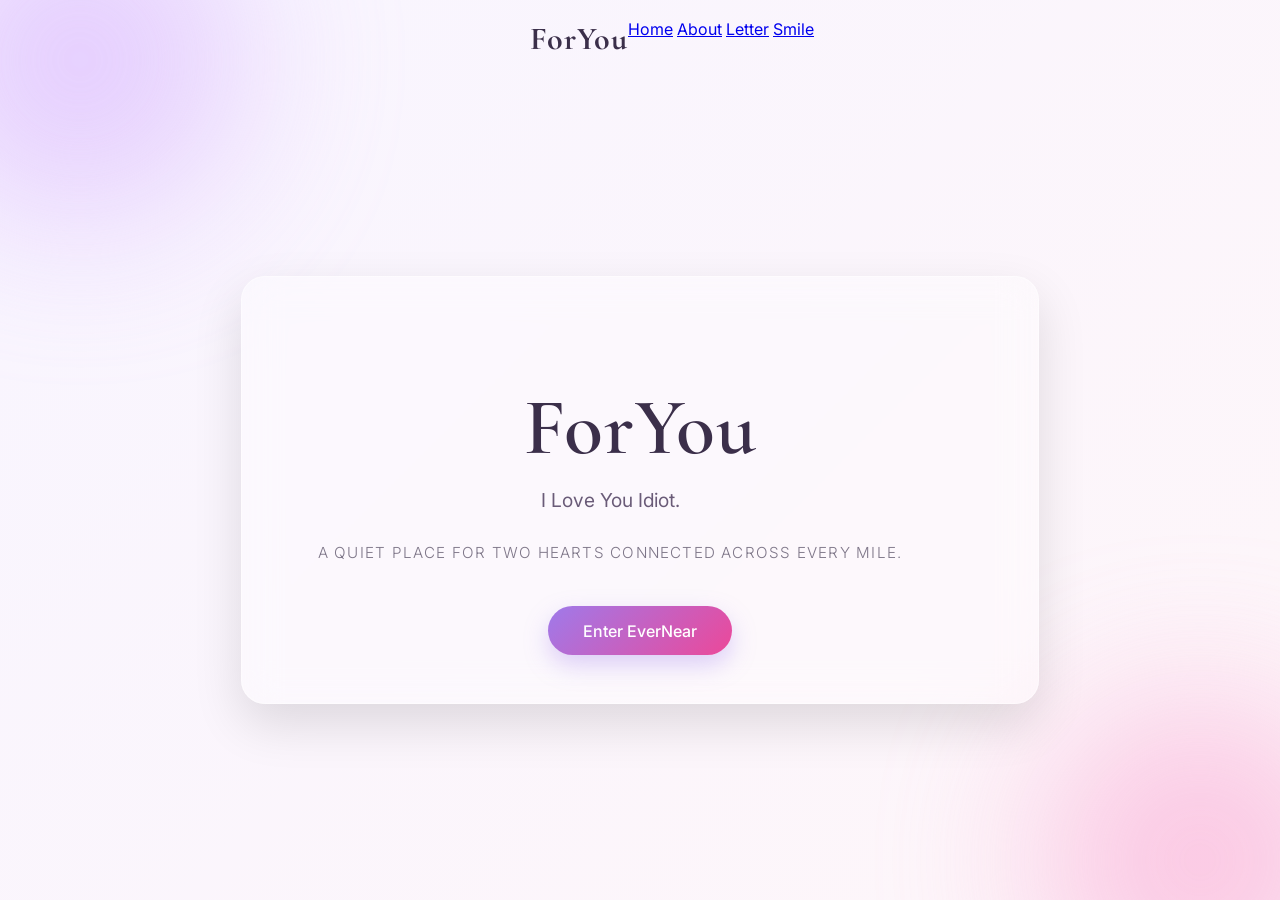
==== index.html @ aff0a499 "Update index.html" ====
<!DOCTYPE html>
<html lang="en">
<head>
  <meta charset="UTF-8">
  <meta name="viewport" content="width=device-width, initial-scale=1.0">
  <title>ForYou</title>
  <link rel="preconnect" href="https://fonts.googleapis.com">
 <link rel="preconnect" href="https://fonts.gstatic.com" crossorigin>
 <link href="https://fonts.googleapis.com/css2?family=Cormorant+Garamond:wght@400;600;700&family=Inter:wght@300;400;500;600&display=swap" rel="stylesheet">
  <link rel="icon" type="image/svg+xml" href="favicon.svg">
  <link rel="stylesheet" href="style.css">
</head>
<body>
  <header class="navbar">

  <div class="logo">ForYou</div>

  <nav class="nav-links">
    <a href="index.html">Home</a>
    <a href="about.html">About</a>
    <a href="letters.html">Letter</a>
    <a href="smile.html">Smile</a>
  </nav>

</header>
<div class="bg-circle circle-1"></div>
<div class="bg-circle circle-2"></div>
  <main class="container">
    <h1>ForYou</h1>
    <p>I Love You Idiot.</p>
    <p class="subtitle">A quiet place for two hearts connected across every mile.</p>
    <a href="welcome.html" class="enter-btn">Enter EverNear</a>
  </main>
</body>
</html>
---- style.css ----
body {
  margin: 0;
  min-height: 100vh;
  display: flex;
  flex-direction: column;
  justify-content: center;
  align-items: center;
  background: linear-gradient(135deg, #f8f5ff, #fef6f9);
  font-family: "Inter", sans-serif;
  color: #3b2f4a;
  text-align: center;
}

h1 {

  font-family: "Cormorant Garamond", serif;
  font-size: 5rem;
  font-weight: 600;
  letter-spacing: 1px;
  margin-bottom: 0.5rem;

}

p {
  font-size: 1.2rem;
  max-width: 600px;
  margin: 0 20px;
  line-height: 1.7;
  color: #6a5b78;
}
.container {
  width: min(90%, 700px);
  margin-top: 5rem;
  padding: 3rem;
  border-radius: 24px;
  background: rgba(255, 255, 255, 0.35);
  backdrop-filter: blur(18px);
  -webkit-backdrop-filter: blur(18px);
  border: 1px solid rgba(255, 255, 255, 0.4);
  box-shadow: 0 20px 50px rgba(0, 0, 0, 0.12);
}
.bg-circle {
  position: fixed;
  width: 320px;
  height: 320px;
  border-radius: 50%;
  filter: blur(80px);
  z-index: -1;
  opacity: 0.6;
}

.circle-1 {
  background: #d8b4fe;
  top: -100px;
  left: -80px;
}

.circle-2 {
  background: #f9a8d4;
  bottom: -120px;
  right: -80px;
}
.bg-circle {
  animation: float 8s ease-in-out infinite;
}

.circle-2 {
  animation-delay: 4s;
}

@keyframes float {
  0%, 100% {
    transform: translateY(0px) translateX(0px);
  }
  50% {
    transform: translateY(-20px) translateX(15px);
  }
}
.subtitle {
  margin-top: 1.5rem;
  font-size: 0.95rem;
  font-weight: 300;
  letter-spacing: 0.08em;
  text-transform: uppercase;
  color: rgba(59, 47, 74, 0.65);
}
.enter-btn {
  display: inline-block;
  margin-top: 2.5rem;
  padding: 0.9rem 2.2rem;
  border-radius: 999px;
  text-decoration: none;
  font-size: 1rem;
  font-weight: 500;
  color: #ffffff;
  background: linear-gradient(135deg, #9f7aea, #ec4899);
  box-shadow: 0 10px 25px rgba(159, 122, 234, 0.35);
  transition: transform 0.3s ease, box-shadow 0.3s ease;
}

.enter-btn:hover {
  transform: translateY(-3px);
  box-shadow: 0 15px 35px rgba(159, 122, 234, 0.45);
}
#message {
  min-height: 80px;
  margin: 2rem 0;
  padding: 1.5rem;
  border-radius: 18px;
  background: rgba(255, 255, 255, 0.45);
  border: 1px solid rgba(255, 255, 255, 0.5);
  color: #4b3b5c;
  font-size: 1.1rem;
  line-height: 1.8;
  transition: all 0.3s ease;
}
.enter-btn:active {
  transform: scale(0.97);
}
.message-title {
  font-family: "Cormorant Garamond", serif;
  font-size: 2rem;
  font-weight: 600;
  margin: 1rem 0 0.8rem;
  color: #4b3b5c;
}
.section-title {
  font-family: "Cormorant Garamond", serif;
  font-size: 2.2rem;
  font-weight: 600;
  margin-top: 2rem;
  margin-bottom: 1rem;
  color: #3b2f4a;
}
.navbar {
  width: 100%;
  position: fixed;
  top: 0;
  left: 0;
  padding: 1.2rem 2rem;
  display: flex;
  justify-content: center;
  z-index: 1000;
}

.logo {
  font-family: "Cormorant Garamond", serif;
  font-size: 2rem;
  font-weight: 700;
  color: #3b2f4a;
  letter-spacing: 1px;
}
.content-card {
  margin-top: 2rem;
  padding: 2rem;
  border-radius: 20px;
  background: rgba(255, 255, 255, 0.25);
  border: 1px solid rgba(255, 255, 255, 0.35);
  box-shadow: 0 10px 30px rgba(0, 0, 0, 0.08);
}
.content-card {
  transition: transform 0.3s ease, box-shadow 0.3s ease;
}

.content-card:hover {
  transform: translateY(-6px);
  box-shadow: 0 18px 40px rgba(0, 0, 0, 0.12);
}
.container {
  animation: fadeIn 0.8s ease;
}

@keyframes fadeIn {
  from {
    opacity: 0;
    transform: translateY(15px);
  }

  to {
    opacity: 1;
    transform: translateY(0);
  }
}
.footer {
  margin: 3rem 0 2rem;
  text-align: center;
  font-size: 0.95rem;
  color: rgba(59, 47, 74, 0.7);
  letter-spacing: 0.05em;
}
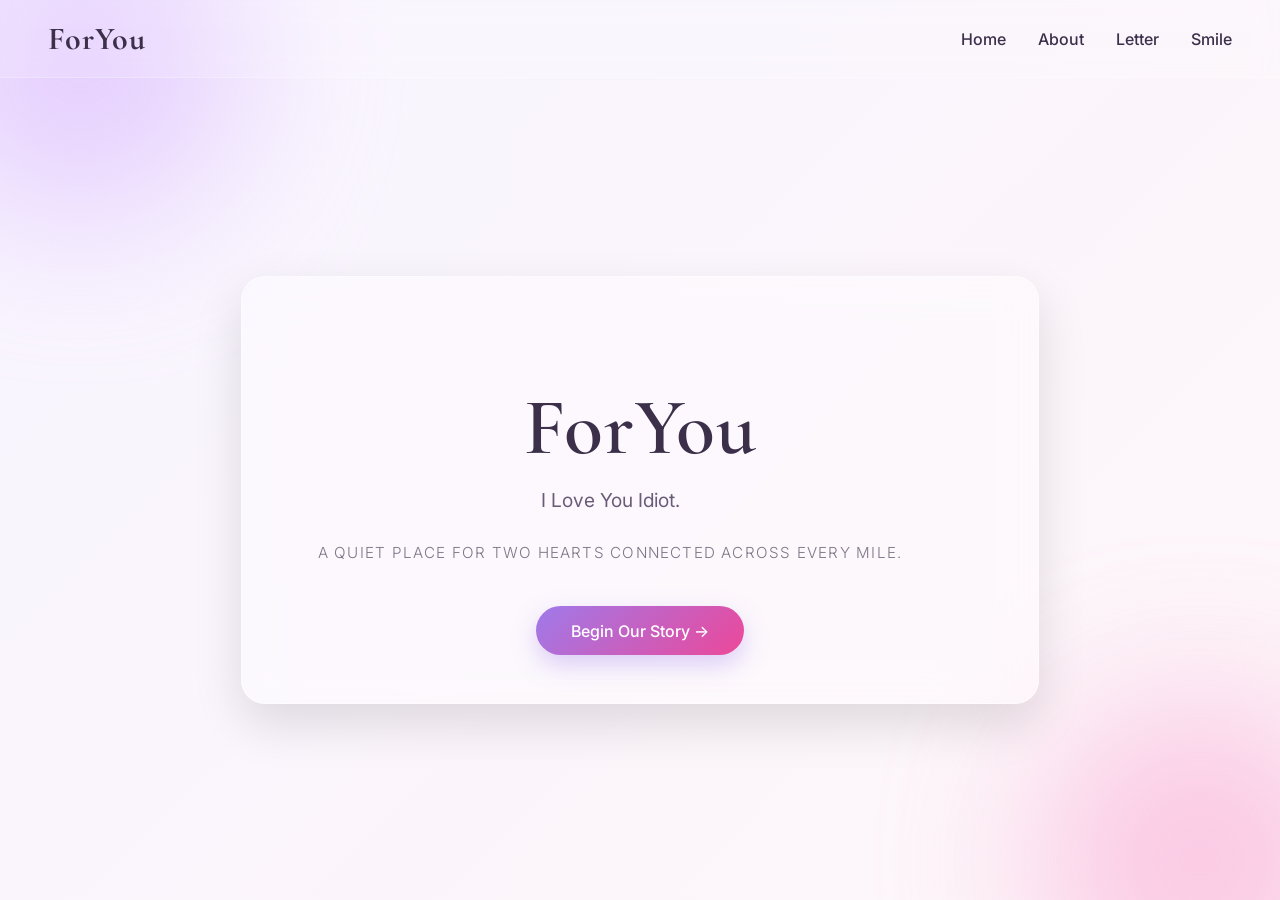
==== commit 6f7a4b47: "Update index.html" ====
--- a/index.html
+++ b/index.html
@@ -29,7 +29,7 @@
     <h1>ForYou</h1>
     <p>I Love You Idiot.</p>
     <p class="subtitle">A quiet place for two hearts connected across every mile.</p>
-    <a href="welcome.html" class="enter-btn">Enter EverNear</a>
+    <a href="welcome.html" class="enter-btn">Begin Our Story →</a>
   </main>
 </body>
 </html>
--- a/style.css
+++ b/style.css
@@ -137,10 +137,17 @@
   position: fixed;
   top: 0;
   left: 0;
-  padding: 1.2rem 2rem;
+  padding: 1.2rem 3rem;
   display: flex;
-  justify-content: center;
+  justify-content: space-between;
+  align-items: center;
+  box-sizing: border-box;
   z-index: 1000;
+
+  background: rgba(255, 255, 255, 0.15);
+  backdrop-filter: blur(12px);
+  -webkit-backdrop-filter: blur(12px);
+  border-bottom: 1px solid rgba(255, 255, 255, 0.25);
 }
 
 .logo {
@@ -188,3 +195,19 @@
   color: rgba(59, 47, 74, 0.7);
   letter-spacing: 0.05em;
 }
+.nav-links {
+  display: flex;
+  gap: 2rem;
+  align-items: center;
+}
+
+.nav-links a {
+  text-decoration: none;
+  color: #3b2f4a;
+  font-weight: 500;
+  transition: color 0.3s ease;
+}
+
+.nav-links a:hover {
+  color: #8b6fb3;
+}
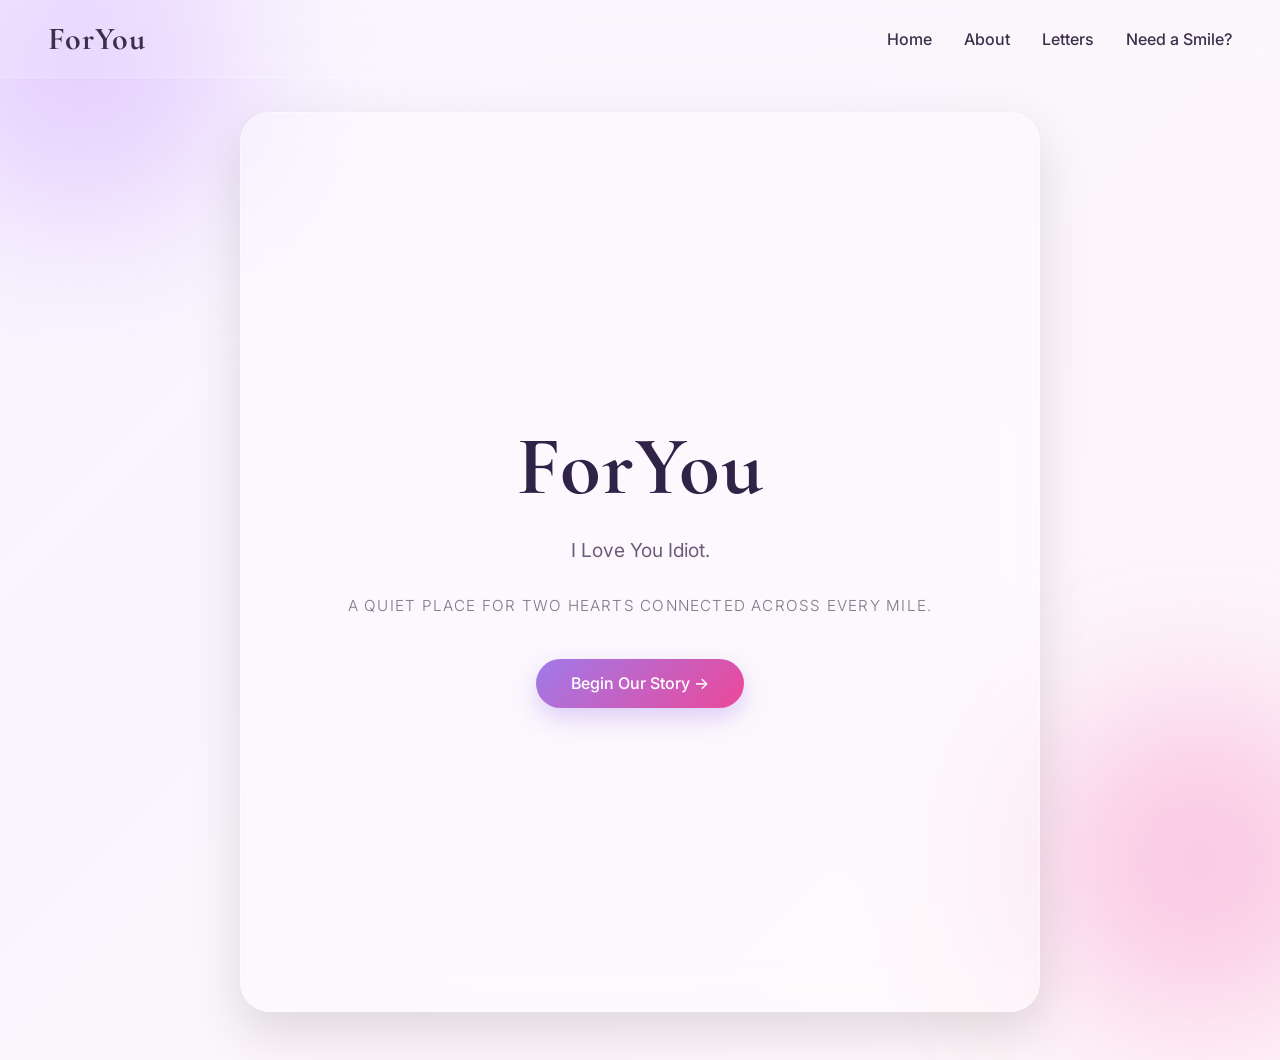
==== commit ce6f49c9: "Update index.html" ====
--- a/index.html
+++ b/index.html
@@ -16,10 +16,10 @@
   <div class="logo">ForYou</div>
 
   <nav class="nav-links">
-    <a href="index.html">Home</a>
-    <a href="about.html">About</a>
-    <a href="letters.html">Letter</a>
-    <a href="smile.html">Smile</a>
+    <a href="index.html" class="active">Home</a>
+<a href="about.html">About</a>
+<a href="letters.html">Letters</a>
+<a href="smile.html">Need a Smile?</a>
   </nav>
 
 </header>
--- a/style.css
+++ b/style.css
@@ -12,32 +12,46 @@
 }
 
 h1 {
-
-  font-family: "Cormorant Garamond", serif;
-  font-size: 5rem;
-  font-weight: 600;
+  font-family: "Cormorant Garamond", serif;
+  font-size: 5.2rem;
+  font-weight: 700;
   letter-spacing: 1px;
-  margin-bottom: 0.5rem;
-
-}
-
+  margin: 0 0 1rem;
+  color: #2f2348;
+}
 p {
   font-size: 1.2rem;
-  max-width: 600px;
-  margin: 0 20px;
-  line-height: 1.7;
+  max-width: 650px;
+  line-height: 1.8;
   color: #6a5b78;
+  margin: 0 auto;
 }
 .container {
-  width: min(90%, 700px);
-  margin-top: 5rem;
-  padding: 3rem;
-  border-radius: 24px;
+  min-height: 100vh;
+  display: flex;
+  flex-direction: column;
+  justify-content: center;
+  align-items: center;
+  text-align: center;
+
+  width: min(90%, 800px);
+
+  padding: 4rem;
+  margin-top: 7rem;
+  margin-bottom: 3rem;
+
+  border-radius: 30px;
+
   background: rgba(255, 255, 255, 0.35);
   backdrop-filter: blur(18px);
   -webkit-backdrop-filter: blur(18px);
+
   border: 1px solid rgba(255, 255, 255, 0.4);
   box-shadow: 0 20px 50px rgba(0, 0, 0, 0.12);
+
+  box-sizing: border-box;
+
+  animation: fadeIn 0.8s ease;
 }
 .bg-circle {
   position: fixed;
@@ -159,7 +173,7 @@
 }
 .content-card {
   margin-top: 2rem;
-  padding: 2rem;
+  padding: 2.8rem;
   border-radius: 20px;
   background: rgba(255, 255, 255, 0.25);
   border: 1px solid rgba(255, 255, 255, 0.35);
@@ -211,3 +225,151 @@
 .nav-links a:hover {
   color: #8b6fb3;
 }
+.letter-content {
+  max-height: 0;
+  overflow: hidden;
+  opacity: 0;
+
+  transform: translateY(-20px);
+
+  width: 100%;
+  max-width: 650px;
+  margin: 0 auto;
+
+  padding: 0 25px;
+
+  background: rgba(255,255,255,0.55);
+  backdrop-filter: blur(12px);
+  -webkit-backdrop-filter: blur(12px);
+
+  border-radius: 18px;
+  box-shadow: 0 15px 35px rgba(0,0,0,0.08);
+
+  transition:
+    max-height .6s ease,
+    opacity .4s ease,
+    transform .5s ease,
+    padding .4s ease;
+}
+
+.letter-content.open {
+  max-height: 700px;
+  opacity: 1;
+
+  transform: translateY(0);
+
+  padding: 25px;
+  margin-top: 15px;
+}
+.letter-content.open {
+  max-height: 700px;
+  opacity: 1;
+  padding: 25px;
+  margin-top: 20px;
+}
+
+.letter-envelope {
+  width: 100%;
+  max-width: 350px;
+  padding: 16px 24px;
+  margin: 1rem auto;
+
+  display: flex;
+  justify-content: center;
+  align-items: center;
+  gap: 10px;
+
+  border: 1px solid rgba(255,255,255,0.5);
+  border-radius: 18px;
+
+  background: rgba(255,255,255,0.35);
+  backdrop-filter: blur(18px);
+  -webkit-backdrop-filter: blur(18px);
+
+  color: #4b3b5c;
+  font-size: 1rem;
+  font-weight: 600;
+
+  cursor: pointer;
+
+  box-shadow: 0 12px 30px rgba(0,0,0,0.08);
+
+  transition: all .35s ease;
+}
+
+.letter-envelope:hover {
+  transform: translateY(-4px);
+  box-shadow: 0 18px 40px rgba(0,0,0,0.12);
+}
+.letter-envelope:active {
+  transform: scale(0.97);
+}
+.letter-envelope {
+  background: linear-gradient(135deg, #9f7aea, #ec4899);
+  color: white;
+  border: none;
+  border-radius: 999px;
+  padding: 14px 28px;
+  font-size: 1rem;
+  font-weight: 600;
+  cursor: pointer;
+  transition: 0.3s ease;
+}
+
+.letter-envelope:hover {
+  transform: translateY(-3px);
+  box-shadow: 0 12px 25px rgba(159,122,234,0.35);
+}
+.letter-content p {
+  font-family: "Cormorant Garamond", serif;
+  font-size: 1.35rem;
+  line-height: 2.1;
+  color: #4b3b5c;
+  text-align: left;
+  white-space: pre-line;
+  margin: 0;
+}
+@media (max-width: 768px) {
+
+  .container {
+    width: 92%;
+    padding: 2rem 1.5rem;
+    margin-top: 6rem;
+    margin-bottom: 2rem;
+  }
+
+  h1 {
+    font-size: 3rem;
+  }
+
+  .section-title {
+    font-size: 1.8rem;
+  }
+
+  p {
+    font-size: 1rem;
+    line-height: 1.8;
+  }
+
+  .navbar {
+    padding: 1rem;
+    flex-direction: column;
+    gap: 1rem;
+  }
+
+  .nav-links {
+    flex-wrap: wrap;
+    justify-content: center;
+    gap: 1rem;
+  }
+
+  .enter-btn,
+  .letter-envelope {
+    width: 100%;
+    max-width: 320px;
+  }
+
+  .content-card {
+    padding: 1.5rem;
+  }
+}
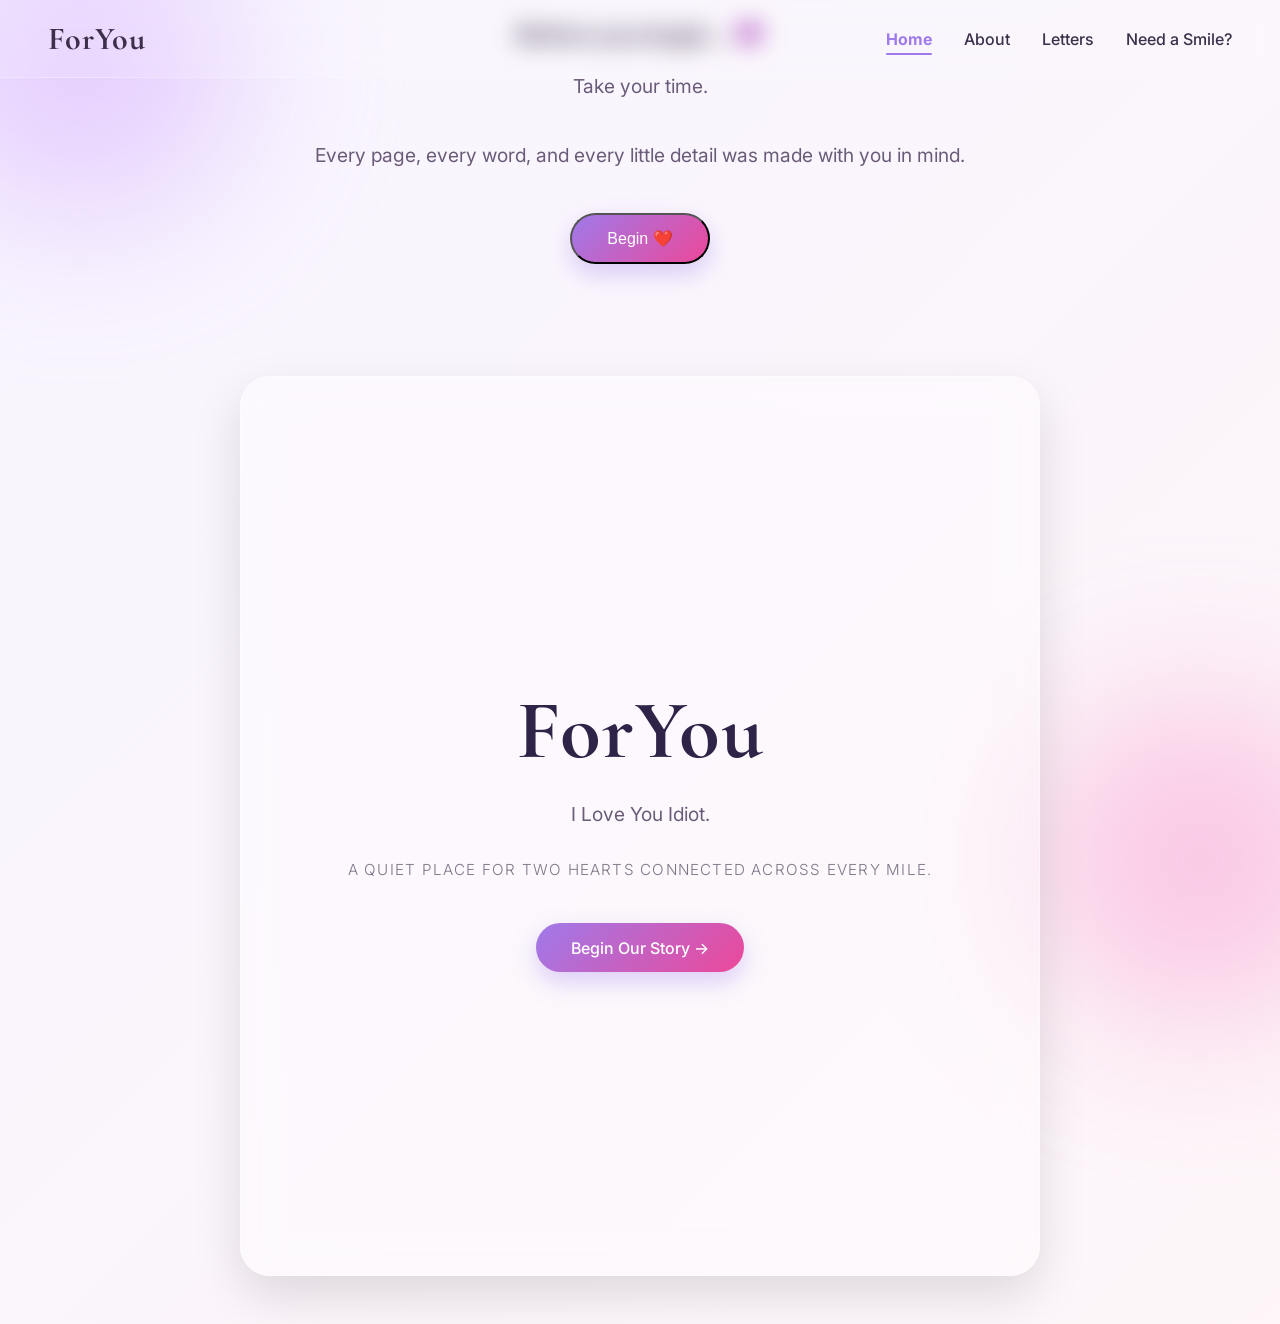
==== commit 85fd2d6c: "Update index.html" ====
--- a/index.html
+++ b/index.html
@@ -11,6 +11,22 @@
   <link rel="stylesheet" href="style.css">
 </head>
 <body>
+  <div id="welcome-popup">
+  <div class="popup-card">
+    <h2>Before you begin... 💜</h2>
+
+    <p>
+      Take your time.<br><br>
+
+      Every page, every word, and every little detail
+      was made with you in mind.
+    </p>
+
+    <button id="begin-btn" class="enter-btn">
+      Begin ❤️
+    </button>
+  </div>
+</div>
   <header class="navbar">
 
   <div class="logo">ForYou</div>
--- a/style.css
+++ b/style.css
@@ -188,18 +188,20 @@
   box-shadow: 0 18px 40px rgba(0, 0, 0, 0.12);
 }
 .container {
-  animation: fadeIn 0.8s ease;
+  animation: fadeIn 0.8s ease-out;
 }
 
 @keyframes fadeIn {
   from {
     opacity: 0;
-    transform: translateY(15px);
+    transform: translateY(20px);
+    filter: blur(4px);
   }
 
   to {
     opacity: 1;
     transform: translateY(0);
+    filter: blur(0);
   }
 }
 .footer {
@@ -373,3 +375,19 @@
     padding: 1.5rem;
   }
 }
+.nav-links a.active {
+  color: #9f7aea;
+  font-weight: 700;
+  position: relative;
+}
+
+.nav-links a.active::after {
+  content: "";
+  position: absolute;
+  left: 0;
+  bottom: -6px;
+  width: 100%;
+  height: 2px;
+  background: #9f7aea;
+  border-radius: 2px;
+}
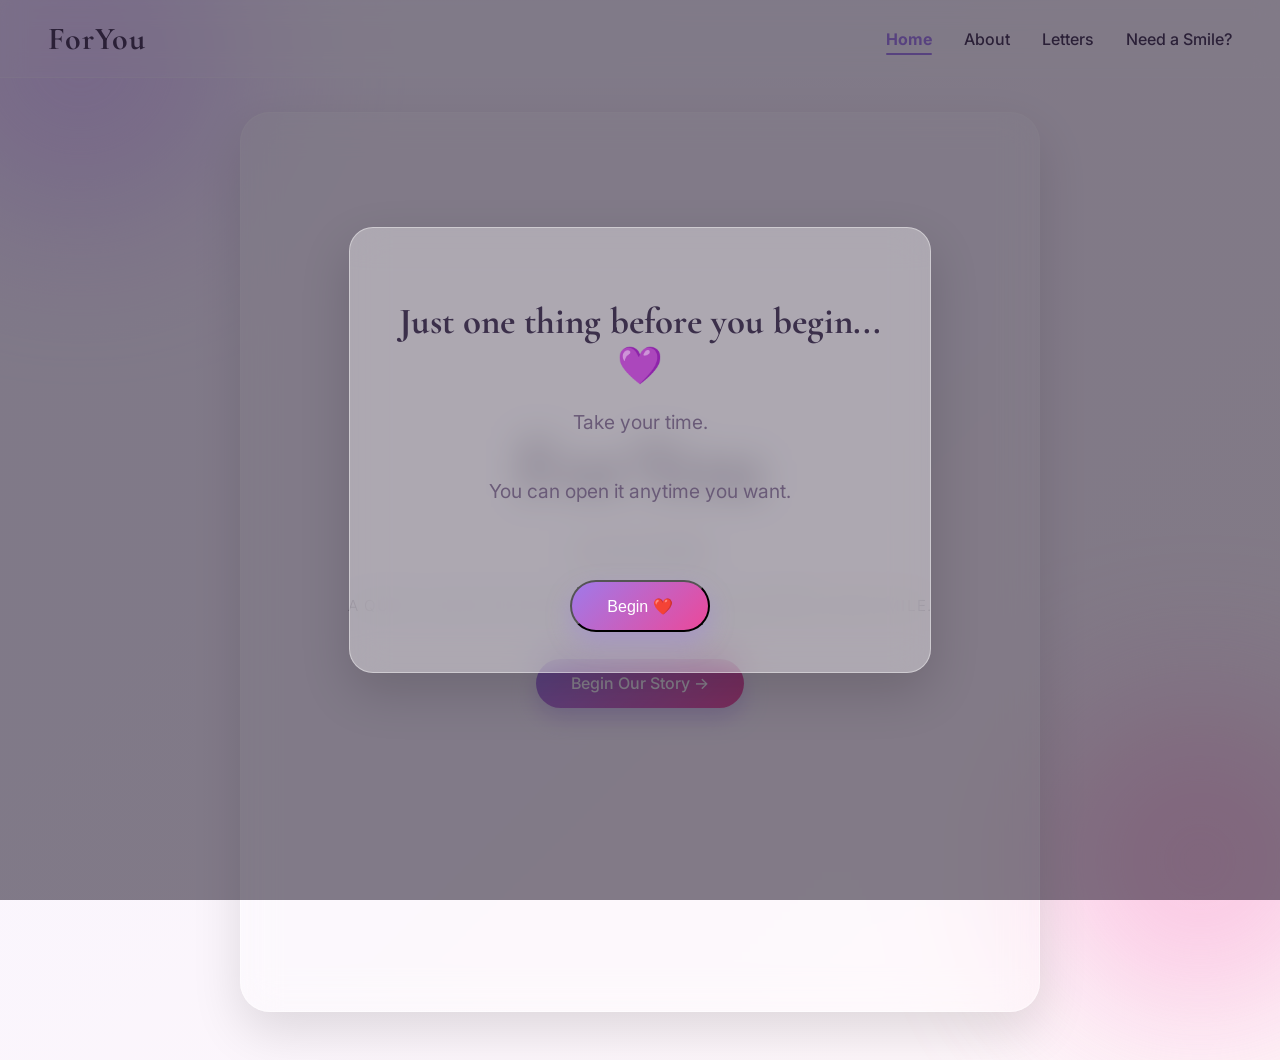
==== commit 770e1f6a: "Update index.html" ====
--- a/index.html
+++ b/index.html
@@ -13,13 +13,12 @@
 <body>
   <div id="welcome-popup">
   <div class="popup-card">
-    <h2>Before you begin... 💜</h2>
+    <h2>Just one thing before you begin... 💜</h2>
 
     <p>
       Take your time.<br><br>
 
-      Every page, every word, and every little detail
-      was made with you in mind.
+      You can open it anytime you want.
     </p>
 
     <button id="begin-btn" class="enter-btn">
--- a/style.css
+++ b/style.css
@@ -391,3 +391,44 @@
   background: #9f7aea;
   border-radius: 2px;
 }
+#welcome-popup {
+  position: fixed;
+  inset: 0;
+  background: rgba(30, 20, 40, 0.55);
+
+  display: flex;
+  justify-content: center;
+  align-items: center;
+
+  z-index: 9999;
+}
+
+.popup-card {
+  width: min(90%, 500px);
+
+  padding: 2.5rem;
+
+  text-align: center;
+
+  border-radius: 24px;
+
+  background: rgba(255,255,255,0.35);
+  backdrop-filter: blur(18px);
+  -webkit-backdrop-filter: blur(18px);
+
+  border: 1px solid rgba(255,255,255,0.4);
+
+  box-shadow: 0 20px 50px rgba(0,0,0,.15);
+
+  animation: fadeIn .6s ease;
+}
+
+.popup-card h2 {
+  font-family: "Cormorant Garamond", serif;
+  font-size: 2.3rem;
+  margin-bottom: 1rem;
+}
+
+.popup-card p {
+  margin-bottom: 2rem;
+}
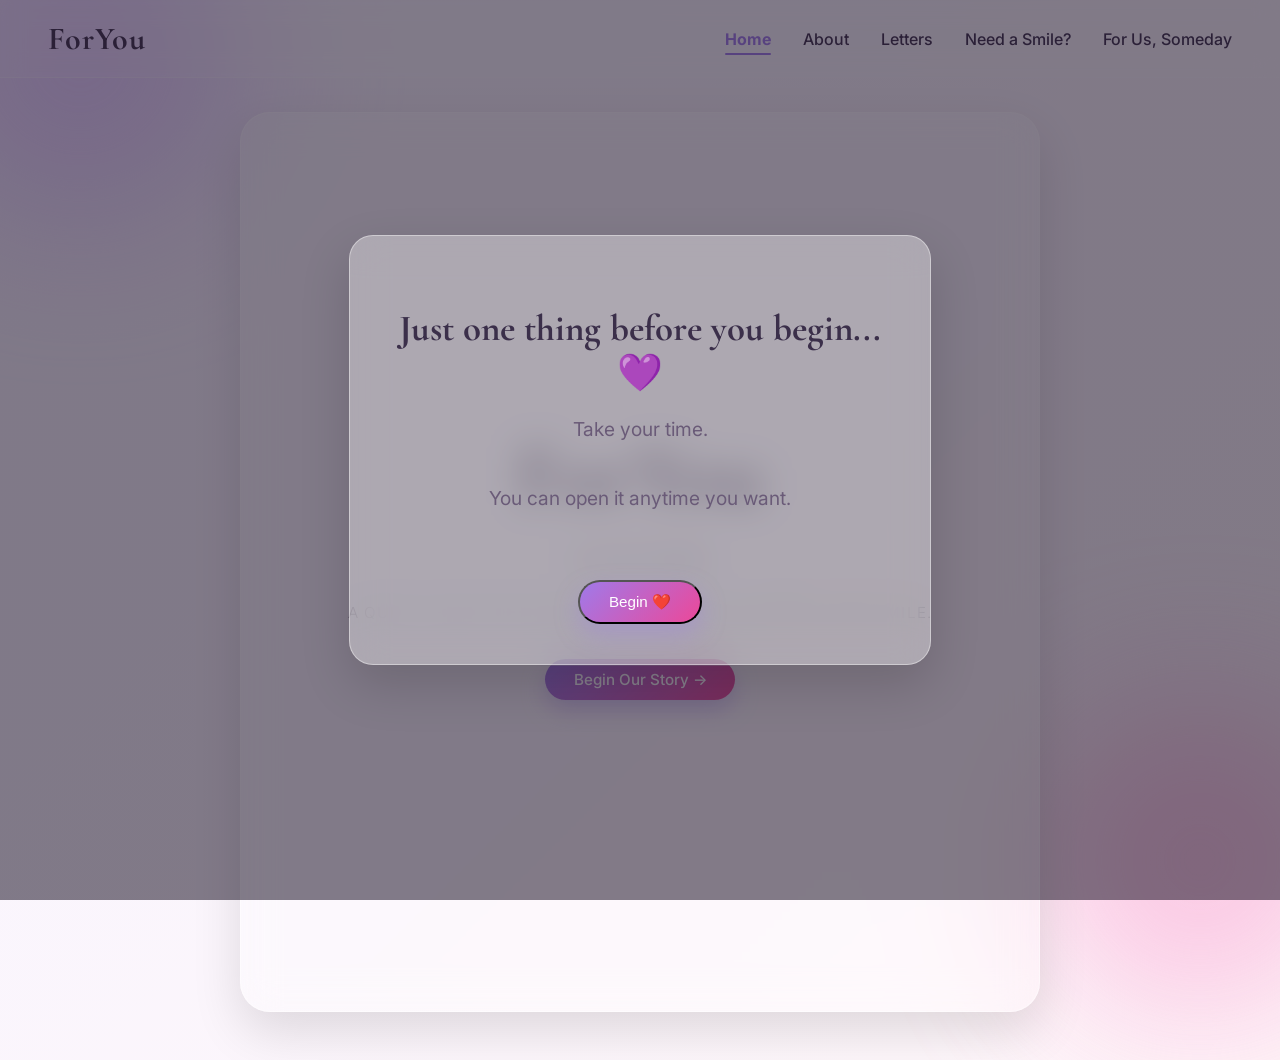
==== commit 66939a38: "Update index.html" ====
--- a/index.html
+++ b/index.html
@@ -3,7 +3,7 @@
 <head>
   <meta charset="UTF-8">
   <meta name="viewport" content="width=device-width, initial-scale=1.0">
-  <title>ForYou</title>
+  <title>ForYou</title> 
   <link rel="preconnect" href="https://fonts.googleapis.com">
  <link rel="preconnect" href="https://fonts.gstatic.com" crossorigin>
  <link href="https://fonts.googleapis.com/css2?family=Cormorant+Garamond:wght@400;600;700&family=Inter:wght@300;400;500;600&display=swap" rel="stylesheet">
@@ -35,6 +35,7 @@
 <a href="about.html">About</a>
 <a href="letters.html">Letters</a>
 <a href="smile.html">Need a Smile?</a>
+<a href="wishes.html">For Us, Someday</a>
   </nav>
 
 </header>
@@ -46,5 +47,6 @@
     <p class="subtitle">A quiet place for two hearts connected across every mile.</p>
     <a href="welcome.html" class="enter-btn">Begin Our Story →</a>
   </main>
+  <script src="script.js"></script>
 </body>
 </html>
--- a/style.css
+++ b/style.css
@@ -100,11 +100,11 @@
 }
 .enter-btn {
   display: inline-block;
-  margin-top: 2.5rem;
-  padding: 0.9rem 2.2rem;
+  margin-top: 2rem;
+  padding: 0.7rem 1.8rem;
   border-radius: 999px;
   text-decoration: none;
-  font-size: 1rem;
+  font-size: 0.95rem;
   font-weight: 500;
   color: #ffffff;
   background: linear-gradient(135deg, #9f7aea, #ec4899);
@@ -359,18 +359,23 @@
     gap: 1rem;
   }
 
-  .nav-links {
+  .nav-links { 
     flex-wrap: wrap;
     justify-content: center;
     gap: 1rem;
   }
 
-  .enter-btn,
-  .letter-envelope {
-    width: 100%;
-    max-width: 320px;
-  }
-
+  .enter-btn {
+  width: fit-content !important;
+  max-width: 90%;
+  padding: 0.7rem 1.8rem;
+  font-size: 0.95rem;
+}
+
+.letter-envelope {
+  width: fit-content !important;
+  max-width: 90%;
+}
   .content-card {
     padding: 1.5rem;
   }
